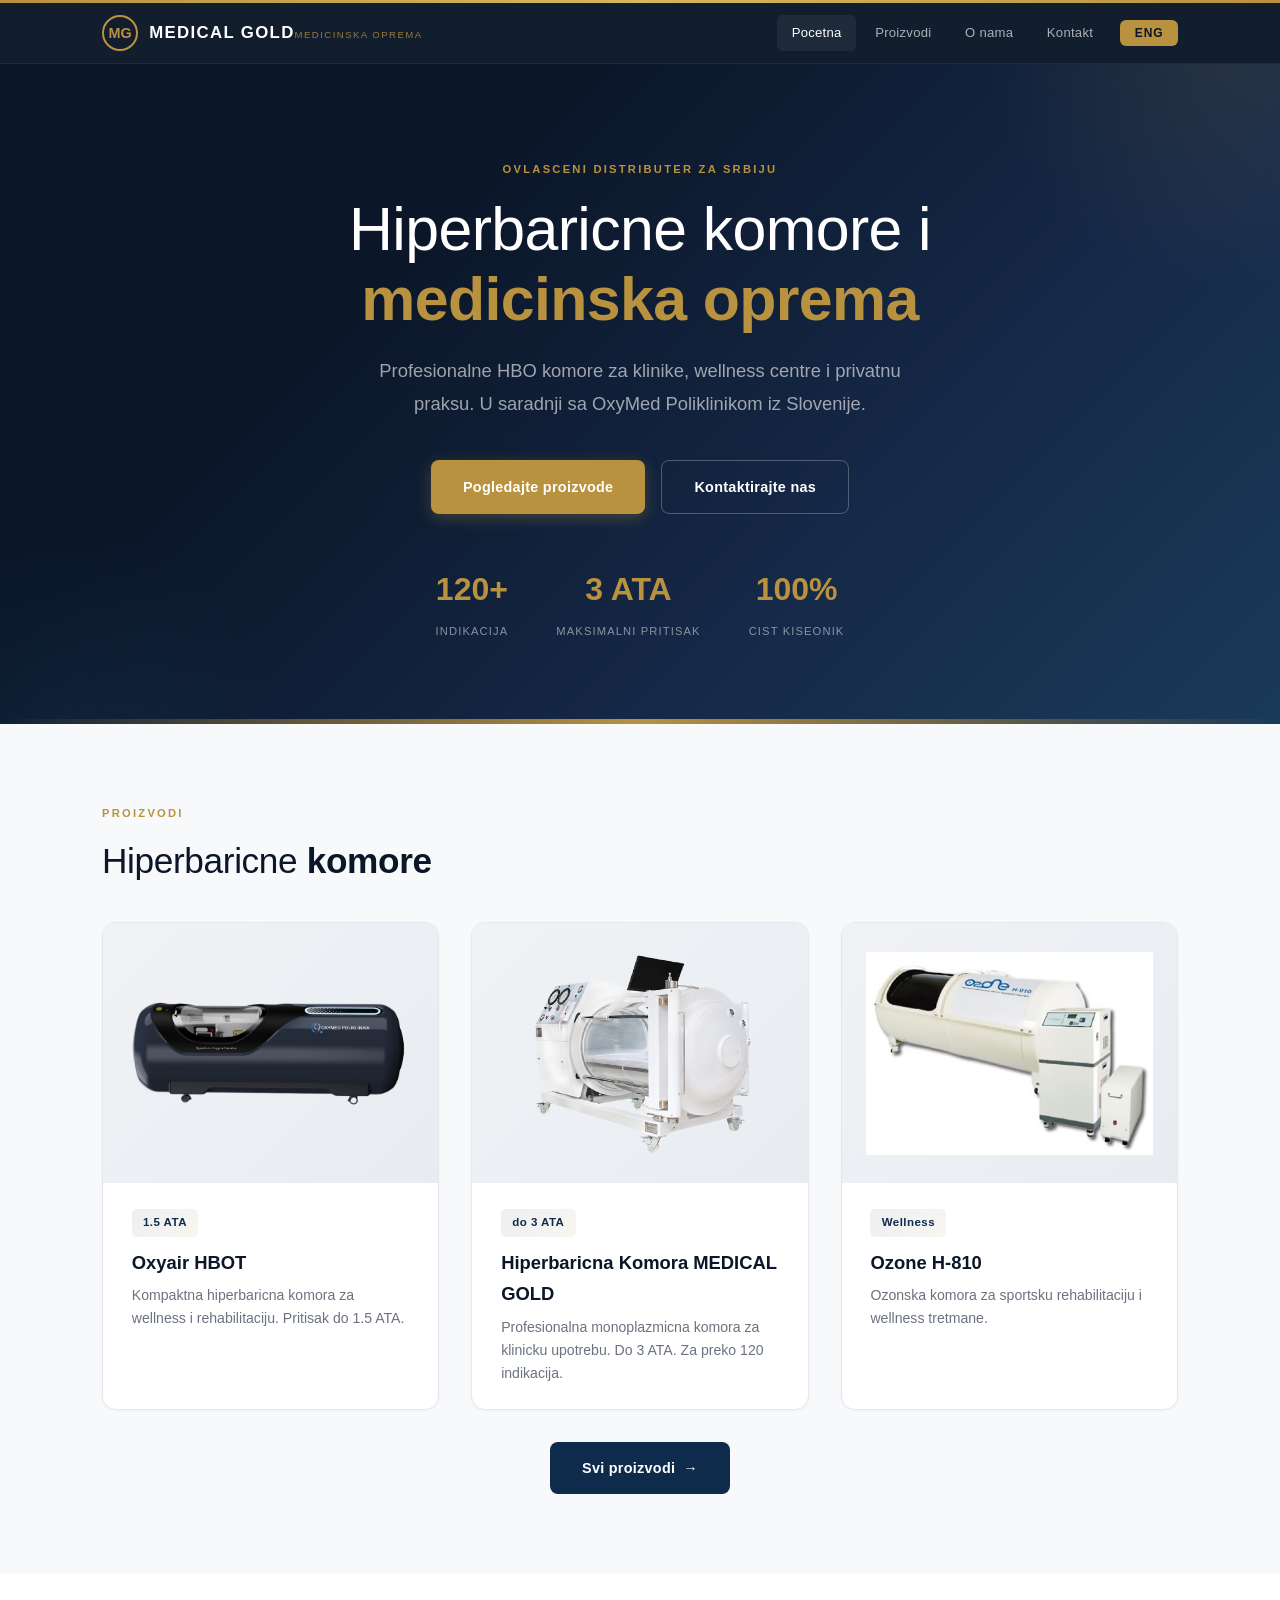
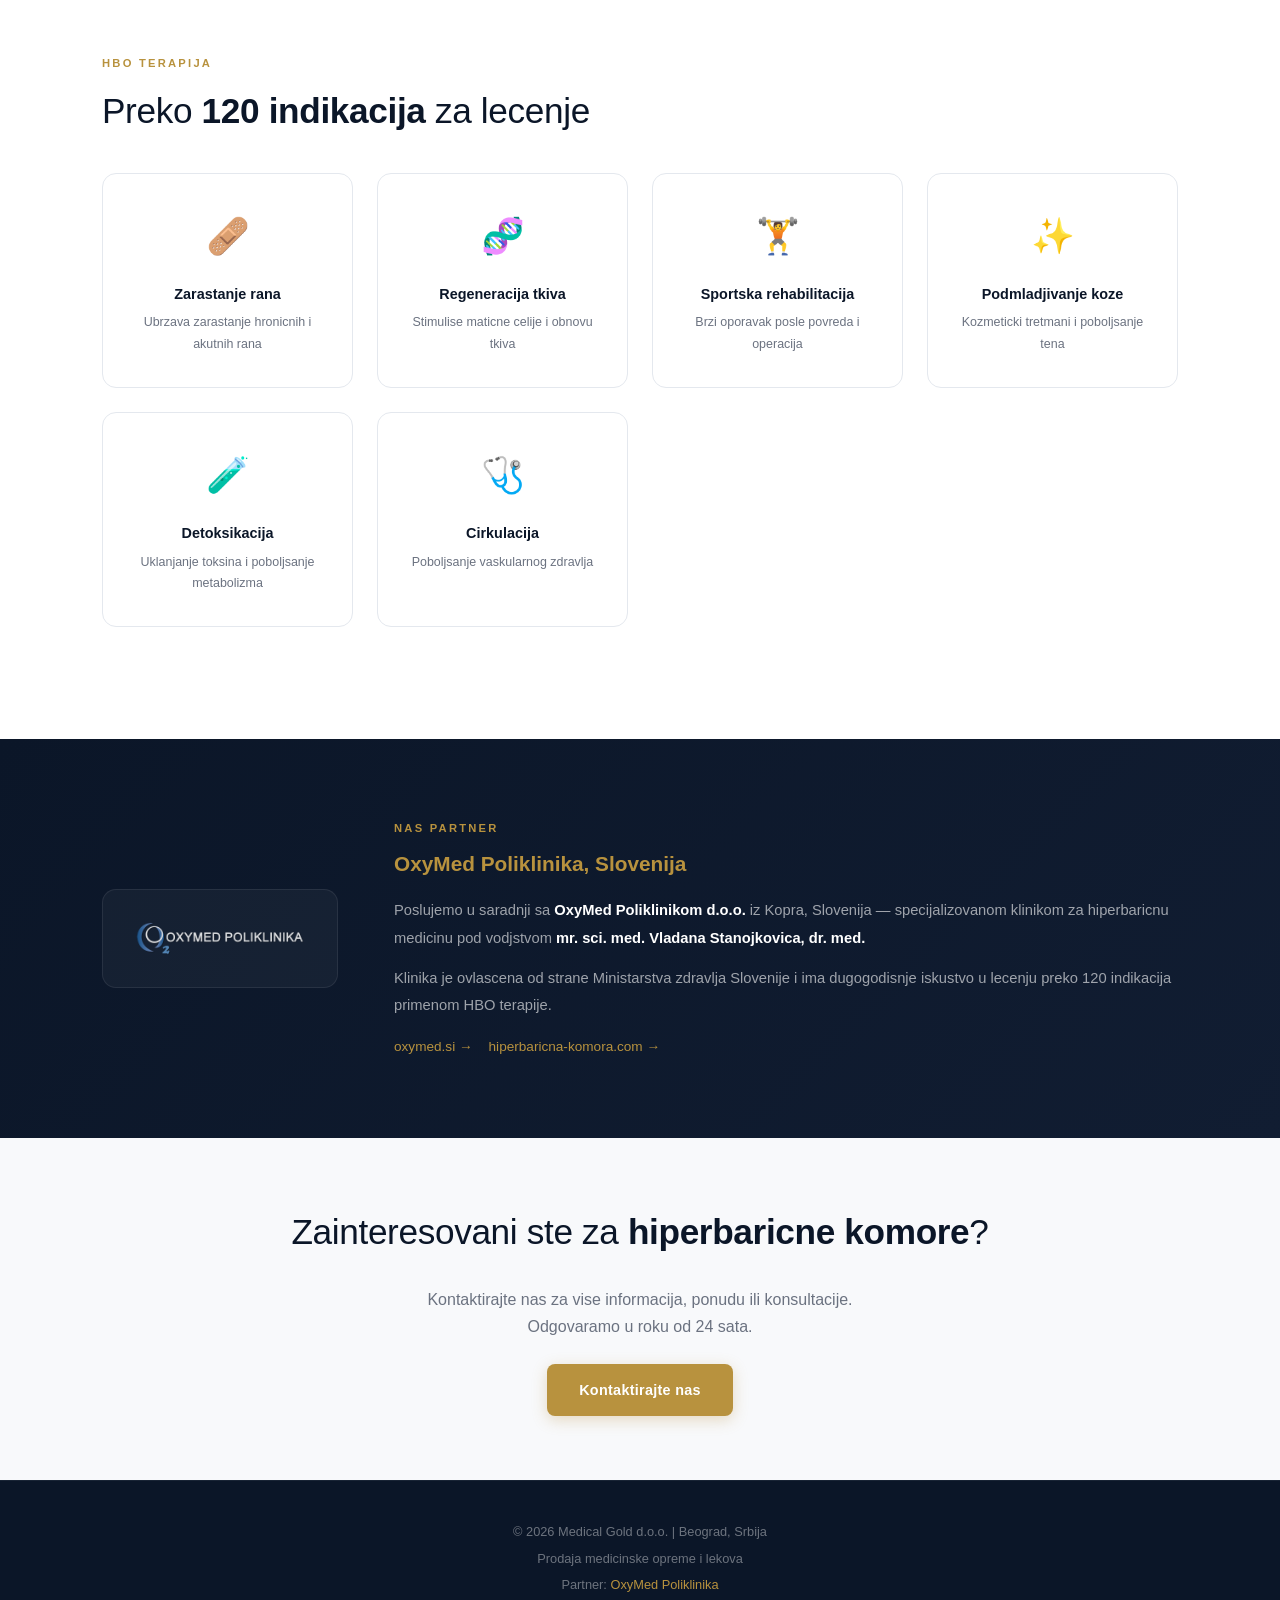
==== index.html @ d19fb1f4 "Initial commit: Medical Gold website Bilingual (SR/EN) static site for hyperbaric chamber distributi" ====
<!DOCTYPE html>
<html lang="sr">
<head>
<meta charset="UTF-8">
<meta name="viewport" content="width=device-width, initial-scale=1.0">
<title>Medical Gold | Hiperbaricne komore i medicinska oprema</title>
<meta name="description" content="Medical Gold - prodaja hiperbaricnih komora i medicinske opreme u Srbiji. Beograd. Ovlasceni partner OxyMed Poliklinike."/>
<meta property="og:title" content="Medical Gold | Hiperbaricne komore i medicinska oprema"/>
<meta property="og:description" content="Prodaja hiperbaricnih komora i medicinske opreme u Srbiji. Beograd."/>
<meta property="og:type" content="website"/>
<link rel="icon" href="data:image/svg+xml,<svg xmlns='http://www.w3.org/2000/svg' viewBox='0 0 32 32'><circle cx='16' cy='16' r='12' fill='none' stroke='%23c9a84c' stroke-width='2'/><text x='16' y='21' text-anchor='middle' font-size='14' fill='%23c9a84c' font-weight='bold'>M</text></svg>"/>
<link rel="stylesheet" href="styles.css"/>
</head>
<body>

<nav>
<div class="nav-gold-line"></div>
<div class="nav-inner">
<a href="/" class="nav-logo"><div class="nav-logo-icon">MG</div><div><span class="logo-text">MEDICAL GOLD</span><span class="logo-sub sr-only">Medicinska oprema</span><span class="logo-sub en-only">Medical Equipment</span></div></a>
<div class="nav-links">
<a href="/" class="active"><span class="sr-only">Pocetna</span><span class="en-only">Home</span></a>
<a href="/products/"><span class="sr-only">Proizvodi</span><span class="en-only">Products</span></a>
<a href="/about/"><span class="sr-only">O nama</span><span class="en-only">About</span></a>
<a href="/contact/"><span class="sr-only">Kontakt</span><span class="en-only">Contact</span></a>
<button class="lang-btn" onclick="toggleLang()">ENG</button>
</div>
<button class="mobile-menu" onclick="toggleMenu()">&#9776;</button>
</div>
</nav>

<div class="hero">
<div class="hero-bg"></div>
<div class="hero-glow"></div>
<div class="hero-glow2"></div>
<div class="hero-content">
<div lang="sr">
<div class="section-label" style="color:var(--gold);margin-bottom:1rem">Ovlasceni distributer za Srbiju</div>
<h1>Hiperbaricne komore i <strong>medicinska oprema</strong></h1>
<p class="tagline">Profesionalne HBO komore za klinike, wellness centre i privatnu praksu. U saradnji sa OxyMed Poliklinikom iz Slovenije.</p>
<div class="cta-row">
<a href="/products/" class="btn btn-gold">Pogledajte proizvode</a>
<a href="/contact/" class="btn btn-outline">Kontaktirajte nas</a>
</div>
</div>
<div lang="en">
<div class="section-label" style="color:var(--gold);margin-bottom:1rem">Authorized distributor for Serbia</div>
<h1>Hyperbaric Chambers & <strong>Medical Equipment</strong></h1>
<p class="tagline">Professional HBO chambers for clinics, wellness centers, and private practice. In partnership with OxyMed Polyclinic, Slovenia.</p>
<div class="cta-row">
<a href="/products/" class="btn btn-gold">View Products</a>
<a href="/contact/" class="btn btn-outline">Contact Us</a>
</div>
</div>
<div class="hero-stats">
<div class="hero-stat"><div class="num">120+</div><div class="desc sr-only">Indikacija</div><div class="desc en-only">Indications</div></div>
<div class="hero-stat"><div class="num">3 ATA</div><div class="desc sr-only">Maksimalni pritisak</div><div class="desc en-only">Max pressure</div></div>
<div class="hero-stat"><div class="num">100%</div><div class="desc sr-only">Cist kiseonik</div><div class="desc en-only">Pure oxygen</div></div>
</div>
</div>
</div>

<!-- Featured Products -->
<section>
<div class="container">
<div lang="sr">
<div class="section-label">Proizvodi</div>
<h2>Hiperbaricne <strong>komore</strong></h2>
</div>
<div lang="en">
<div class="section-label">Products</div>
<h2>Hyperbaric <strong>Chambers</strong></h2>
</div>

<div class="card-grid">
<div class="card">
<div class="card-img"><img src="/images/chamber-1.5ata.png" alt="Oxyair HBOT 1.5 ATA"/></div>
<div class="card-body">
<span class="card-badge">1.5 ATA</span>
<h3>Oxyair HBOT</h3>
<div lang="sr"><p>Kompaktna hiperbaricna komora za wellness i rehabilitaciju. Pritisak do 1.5 ATA.</p></div>
<div lang="en"><p>Compact hyperbaric chamber for wellness and rehabilitation. Pressure up to 1.5 ATA.</p></div>
</div>
</div>
<div class="card">
<div class="card-img"><img src="/images/chamber-medical-gold.png" alt="Medical Gold Hiperbaricna Komora"/></div>
<div class="card-body">
<span class="card-badge">do 3 ATA</span>
<h3 lang="sr">Hiperbaricna Komora MEDICAL GOLD</h3>
<h3 lang="en">MEDICAL GOLD Hyperbaric Chamber</h3>
<div lang="sr"><p>Profesionalna monoplazmicna komora za klinicku upotrebu. Do 3 ATA. Za preko 120 indikacija.</p></div>
<div lang="en"><p>Professional monoplasmic chamber for clinical use. Up to 3 ATA. Treats 120+ indications.</p></div>
</div>
</div>
<div class="card">
<div class="card-img"><img src="/images/ozone-h810.jpg" alt="Ozone H-810"/></div>
<div class="card-body">
<span class="card-badge">Wellness</span>
<h3>Ozone H-810</h3>
<div lang="sr"><p>Ozonska komora za sportsku rehabilitaciju i wellness tretmane.</p></div>
<div lang="en"><p>Ozone chamber for sports rehabilitation and wellness treatments.</p></div>
</div>
</div>
</div>

<div style="text-align:center;margin-top:2rem">
<a href="/products/" class="btn btn-accent"><span class="sr-only">Svi proizvodi</span><span class="en-only">All Products</span> &rarr;</a>
</div>
</div>
</section>

<!-- Benefits -->
<section style="background:var(--surface)">
<div class="container">
<div lang="sr">
<div class="section-label">HBO terapija</div>
<h2>Preko <strong>120 indikacija</strong> za lecenje</h2>
</div>
<div lang="en">
<div class="section-label">HBO Therapy</div>
<h2>Over <strong>120 treatment</strong> indications</h2>
</div>
<div class="benefits">
<div class="benefit"><div class="benefit-icon">&#x1FA79;</div><div lang="sr"><h4>Zarastanje rana</h4><p>Ubrzava zarastanje hronicnih i akutnih rana</p></div><div lang="en"><h4>Wound Healing</h4><p>Accelerates chronic and acute wound healing</p></div></div>
<div class="benefit"><div class="benefit-icon">&#x1F9EC;</div><div lang="sr"><h4>Regeneracija tkiva</h4><p>Stimulise maticne celije i obnovu tkiva</p></div><div lang="en"><h4>Tissue Regeneration</h4><p>Stimulates stem cells and tissue renewal</p></div></div>
<div class="benefit"><div class="benefit-icon">&#x1F3CB;</div><div lang="sr"><h4>Sportska rehabilitacija</h4><p>Brzi oporavak posle povreda i operacija</p></div><div lang="en"><h4>Sports Rehab</h4><p>Faster recovery after injuries and surgery</p></div></div>
<div class="benefit"><div class="benefit-icon">&#x2728;</div><div lang="sr"><h4>Podmladjivanje koze</h4><p>Kozmeticki tretmani i poboljsanje tena</p></div><div lang="en"><h4>Skin Rejuvenation</h4><p>Anti-aging treatment and complexion</p></div></div>
<div class="benefit"><div class="benefit-icon">&#x1F9EA;</div><div lang="sr"><h4>Detoksikacija</h4><p>Uklanjanje toksina i poboljsanje metabolizma</p></div><div lang="en"><h4>Detoxification</h4><p>Toxin removal, improved metabolism</p></div></div>
<div class="benefit"><div class="benefit-icon">&#x1FA7A;</div><div lang="sr"><h4>Cirkulacija</h4><p>Poboljsanje vaskularnog zdravlja</p></div><div lang="en"><h4>Circulation</h4><p>Improved vascular health</p></div></div>
</div>
</div>
</section>

<!-- Partner -->
<section class="partner-section">
<div class="container">
<div class="partner-grid">
<div class="partner-logo"><img src="/images/logo-oxymed.png" alt="OxyMed Poliklinika"/></div>
<div class="partner-info">
<div lang="sr">
<div class="section-label" style="color:var(--gold)">Nas partner</div>
<h3>OxyMed Poliklinika, Slovenija</h3>
<p>Poslujemo u saradnji sa <strong style="color:#fff">OxyMed Poliklinikom d.o.o.</strong> iz Kopra, Slovenija &mdash; specijalizovanom klinikom za hiperbaricnu medicinu pod vodjstvom <strong style="color:#fff">mr. sci. med. Vladana Stanojkovica, dr. med.</strong></p>
<p>Klinika je ovlascena od strane Ministarstva zdravlja Slovenije i ima dugogodisnje iskustvo u lecenju preko 120 indikacija primenom HBO terapije.</p>
</div>
<div lang="en">
<h3>OxyMed Polyclinic, Slovenia</h3>
<p>We operate in partnership with <strong style="color:#fff">OxyMed Polyclinic d.o.o.</strong> based in Koper, Slovenia &mdash; a specialized clinic for hyperbaric medicine led by <strong style="color:#fff">Vladan Stanojevic, MSc, MD.</strong></p>
<p>The clinic is authorized by the Slovenian Ministry of Health with extensive experience treating 120+ indications using HBO therapy.</p>
</div>
<div style="margin-top:1rem;display:flex;gap:1rem;flex-wrap:wrap">
<a href="https://www.oxymed.si" target="_blank" rel="noopener" style="color:var(--gold);font-size:0.85rem">oxymed.si &rarr;</a>
<a href="https://www.hiperbaricna-komora.com" target="_blank" rel="noopener" style="color:var(--gold);font-size:0.85rem">hiperbaricna-komora.com &rarr;</a>
</div>
</div>
</div>
</div>
</section>

<!-- CTA -->
<section style="text-align:center;padding:4rem 2rem">
<div class="container">
<div lang="sr">
<h2>Zainteresovani ste za <strong>hiperbaricne komore</strong>?</h2>
<p style="color:var(--muted);max-width:500px;margin:0 auto 1.5rem">Kontaktirajte nas za vise informacija, ponudu ili konsultacije. Odgovaramo u roku od 24 sata.</p>
<a href="/contact/" class="btn btn-gold">Kontaktirajte nas</a>
</div>
<div lang="en">
<h2>Interested in <strong>hyperbaric chambers</strong>?</h2>
<p style="color:var(--muted);max-width:500px;margin:0 auto 1.5rem">Contact us for more information, pricing, or consultation. We respond within 24 hours.</p>
<a href="/contact/" class="btn btn-gold">Contact Us</a>
</div>
</div>
</section>

<footer>
<div class="container">
<p>&copy; 2026 Medical Gold d.o.o. | Beograd, Srbija</p>
<p style="margin-top:0.3rem"><span class="sr-only">Prodaja medicinske opreme i lekova</span><span class="en-only">Medical equipment & pharmaceutical distribution</span></p>
<p style="margin-top:0.3rem">Partner: <a href="https://www.oxymed.si" target="_blank" rel="noopener">OxyMed Poliklinika</a></p>
</div>
</footer>

<script src="/shared.js"></script>
</body>
</html>
---- styles.css ----
*{margin:0;padding:0;box-sizing:border-box}
:root{--bg:#f8f9fb;--surface:#fff;--card:#fff;--border:#e4e8ee;--text:#1a1e2c;--muted:#6b7280;--accent:#0f2b4c;--accent-light:#1a5276;--gold:#b8923e;--gold-light:#cfaa52;--dark:#0b1628;--dark2:#111d32;--radius:14px}
body{font-family:'Inter','Segoe UI','Helvetica Neue',Arial,sans-serif;background:var(--bg);color:var(--text);line-height:1.7;-webkit-font-smoothing:antialiased}
a{color:var(--accent-light);text-decoration:none;transition:color 0.2s}
a:hover{color:var(--gold)}
img{max-width:100%;height:auto;display:block}

/* Language toggle */
[lang="en"]{display:none}
body.en [lang="en"]{display:block}
body.en [lang="sr"]{display:none}
body.en .sr-only{display:none!important}
body.en .en-only{display:inline!important}
body:not(.en) .en-only{display:none!important}
body:not(.en) .sr-only{display:inline!important}

/* ===== NAV ===== */
nav{background:rgba(11,22,40,0.97);backdrop-filter:blur(12px);position:sticky;top:0;z-index:100;border-bottom:1px solid rgba(255,255,255,0.06)}
.nav-gold-line{height:3px;background:linear-gradient(90deg,var(--gold),#d4b85c,var(--gold))}
.nav-inner{max-width:1140px;margin:0 auto;padding:0.75rem 2rem;display:flex;justify-content:space-between;align-items:center}
.nav-logo{display:flex;align-items:center;gap:0.7rem;text-decoration:none}
.nav-logo-icon{width:36px;height:36px;border-radius:50%;border:2px solid var(--gold);display:flex;align-items:center;justify-content:center;color:var(--gold);font-weight:800;font-size:0.9rem}
.nav-logo .logo-text{color:#fff;font-size:1.05rem;font-weight:700;letter-spacing:0.08em}
.nav-logo .logo-sub{color:var(--gold);font-size:0.6rem;letter-spacing:0.15em;text-transform:uppercase;display:block;margin-top:-1px;opacity:0.8}
.nav-links{display:flex;gap:0.3rem;align-items:center}
.nav-links a{color:rgba(255,255,255,0.65);font-size:0.82rem;padding:0.4rem 0.9rem;border-radius:6px;transition:all 0.2s;letter-spacing:0.02em}
.nav-links a:hover,.nav-links a.active{color:#fff;background:rgba(255,255,255,0.06)}
.lang-btn{background:var(--gold);color:var(--dark);padding:0.35rem 0.9rem;border-radius:6px;font-size:0.75rem;font-weight:700;cursor:pointer;border:none;letter-spacing:0.08em;margin-left:0.5rem;transition:all 0.2s}
.lang-btn:hover{background:var(--gold-light);transform:scale(1.03)}
.mobile-menu{display:none;background:none;border:none;color:#fff;font-size:1.5rem;cursor:pointer}
@media(max-width:768px){
  .mobile-menu{display:block}
  .nav-links{display:none;flex-direction:column;position:absolute;top:100%;left:0;right:0;background:var(--dark);padding:1rem 2rem;gap:0.5rem;border-bottom:2px solid var(--gold)}
  .nav-links.mobile-open{display:flex}
}

/* ===== LAYOUT ===== */
.container{max-width:1140px;margin:0 auto;padding:0 2rem}
section{padding:5rem 0}
.section-label{font-size:0.7rem;color:var(--gold);letter-spacing:0.2em;text-transform:uppercase;font-weight:700;margin-bottom:0.5rem}
h1{font-size:clamp(2.2rem,5vw,3.8rem);font-weight:300;letter-spacing:-0.01em;line-height:1.15;margin-bottom:0.5rem}
h1 strong{font-weight:800;color:var(--gold)}
h2{font-size:clamp(1.5rem,3vw,2.2rem);color:var(--dark);margin-bottom:1.5rem;font-weight:300;letter-spacing:-0.01em}
h2 strong{font-weight:700}
h3{font-size:1.15rem;color:var(--dark);margin-bottom:0.5rem}

/* ===== HERO ===== */
.hero{position:relative;background:var(--dark);color:#fff;padding:6rem 2rem 5rem;text-align:center;overflow:hidden}
.hero-bg{position:absolute;inset:0;background:linear-gradient(135deg,var(--dark) 30%,#162a4a 70%,#1a3a5a 100%)}
.hero-glow{position:absolute;top:-50%;right:-20%;width:600px;height:600px;background:radial-gradient(circle,rgba(184,146,62,0.12),transparent 60%);border-radius:50%;pointer-events:none}
.hero-glow2{position:absolute;bottom:-40%;left:-15%;width:500px;height:500px;background:radial-gradient(circle,rgba(26,82,118,0.15),transparent 60%);border-radius:50%;pointer-events:none}
.hero-content{position:relative;z-index:2;max-width:700px;margin:0 auto}
.hero .tagline{font-size:clamp(1rem,2vw,1.15rem);color:rgba(255,255,255,0.6);max-width:550px;margin:1.2rem auto 2.5rem;line-height:1.8}
.hero::after{content:'';position:absolute;bottom:0;left:0;right:0;height:5px;background:linear-gradient(90deg,transparent,var(--gold),transparent);z-index:3}
.hero-stats{display:flex;justify-content:center;gap:3rem;margin-top:3rem;flex-wrap:wrap}
.hero-stat{text-align:center}
.hero-stat .num{font-size:2rem;font-weight:800;color:var(--gold)}
.hero-stat .desc{font-size:0.7rem;color:rgba(255,255,255,0.5);text-transform:uppercase;letter-spacing:0.1em;margin-top:0.2rem}

/* ===== BUTTONS ===== */
.cta-row{display:flex;gap:1rem;justify-content:center;flex-wrap:wrap}
.btn{display:inline-flex;align-items:center;gap:0.5rem;padding:0.85rem 2rem;border-radius:8px;font-size:0.9rem;font-weight:600;cursor:pointer;transition:all 0.25s;border:none;text-decoration:none;letter-spacing:0.02em}
.btn-gold{background:var(--gold);color:#fff;box-shadow:0 4px 15px rgba(184,146,62,0.3)}
.btn-gold:hover{background:var(--gold-light);transform:translateY(-1px);box-shadow:0 6px 20px rgba(184,146,62,0.35);text-decoration:none;color:#fff}
.btn-outline{background:transparent;color:#fff;border:1.5px solid rgba(255,255,255,0.25)}
.btn-outline:hover{border-color:var(--gold);color:var(--gold);text-decoration:none}
.btn-accent{background:var(--accent);color:#fff}
.btn-accent:hover{background:var(--accent-light);text-decoration:none;color:#fff}

/* ===== CARDS ===== */
.card-grid{display:grid;grid-template-columns:repeat(auto-fit,minmax(300px,1fr));gap:2rem;margin:2rem 0}
.card{background:var(--card);border:1px solid var(--border);border-radius:var(--radius);overflow:hidden;transition:all 0.35s ease;box-shadow:0 1px 3px rgba(0,0,0,0.04)}
.card:hover{box-shadow:0 12px 40px rgba(0,0,0,0.1);transform:translateY(-4px);border-color:var(--gold)}
.card-img{height:260px;background:linear-gradient(135deg,#f0f2f5,#e8ecf1);display:flex;align-items:center;justify-content:center;overflow:hidden;position:relative}
.card-img img{width:100%;height:100%;object-fit:contain;padding:1.5rem;transition:transform 0.4s}
.card:hover .card-img img{transform:scale(1.05)}
.card-body{padding:1.5rem 1.8rem}
.card-body h3{font-size:1.15rem;margin-bottom:0.4rem}
.card-body p{font-size:0.88rem;color:var(--muted);line-height:1.65}
.card-badge{display:inline-block;padding:0.25rem 0.7rem;background:linear-gradient(135deg,rgba(15,43,76,0.08),rgba(184,146,62,0.08));color:var(--accent);border-radius:5px;font-size:0.72rem;font-weight:700;margin-bottom:0.6rem;letter-spacing:0.04em}

/* ===== BENEFITS ===== */
.benefits{display:grid;grid-template-columns:repeat(auto-fit,minmax(200px,1fr));gap:1.5rem;margin:2rem 0}
.benefit{padding:2rem 1.5rem;background:var(--surface);border:1px solid var(--border);border-radius:var(--radius);text-align:center;transition:all 0.3s}
.benefit:hover{border-color:var(--gold);box-shadow:0 8px 25px rgba(0,0,0,0.06);transform:translateY(-2px)}
.benefit-icon{font-size:2.2rem;margin-bottom:1rem}
.benefit h4{font-size:0.9rem;color:var(--dark);margin-bottom:0.4rem;font-weight:600}
.benefit p{font-size:0.78rem;color:var(--muted)}

/* ===== PARTNER ===== */
.partner-section{background:linear-gradient(135deg,var(--dark),var(--dark2));color:#fff;padding:5rem 0}
.partner-grid{display:flex;gap:3.5rem;align-items:center;flex-wrap:wrap}
.partner-logo{flex:0 0 220px;background:rgba(255,255,255,0.04);border:1px solid rgba(255,255,255,0.08);border-radius:var(--radius);padding:2rem;display:flex;align-items:center;justify-content:center}
.partner-logo img{max-width:170px;opacity:0.85}
.partner-info{flex:1;min-width:300px}
.partner-info h3{color:var(--gold);font-size:1.3rem;margin-bottom:1rem;font-weight:600}
.partner-info p{color:rgba(255,255,255,0.6);font-size:0.92rem;line-height:1.85;margin-bottom:0.8rem}

/* ===== CONTACT ===== */
.contact-grid{display:grid;grid-template-columns:1fr 1fr;gap:2.5rem;margin:2rem 0}
@media(max-width:768px){.contact-grid{grid-template-columns:1fr}}
.contact-card{background:var(--surface);border:1px solid var(--border);border-radius:var(--radius);padding:2rem;transition:box-shadow 0.3s}
.contact-card:hover{box-shadow:0 8px 25px rgba(0,0,0,0.06)}
.contact-card h3{color:var(--accent);margin-bottom:1.2rem;font-size:1.05rem;font-weight:700}
.contact-item{display:flex;gap:0.8rem;margin-bottom:0.9rem;font-size:0.92rem}
.contact-item .label{color:var(--muted);min-width:75px;font-size:0.82rem}
.contact-item .value{color:var(--dark);font-weight:500}

/* ===== PAGE HEADER ===== */
.page-header{background:linear-gradient(135deg,var(--dark),#162a4a);color:#fff;padding:3.5rem 2rem 3rem;text-align:center;position:relative}
.page-header::after{content:'';position:absolute;bottom:0;left:0;right:0;height:4px;background:linear-gradient(90deg,transparent,var(--gold),transparent)}
.page-header h1{font-size:clamp(1.6rem,4vw,2.5rem);font-weight:700;margin-bottom:0.4rem;letter-spacing:0.02em}
.page-header p{color:rgba(255,255,255,0.55);max-width:450px;margin:0 auto;font-size:0.95rem}

/* ===== FOOTER ===== */
footer{background:var(--dark);color:rgba(255,255,255,0.4);padding:2.5rem 0;font-size:0.8rem;text-align:center;border-top:1px solid rgba(255,255,255,0.06)}
footer a{color:var(--gold)}

/* ===== FORM INPUTS ===== */
input,select,textarea{font-family:inherit;outline:none;transition:border-color 0.2s}
input:focus,select:focus,textarea:focus{border-color:var(--gold)!important;box-shadow:0 0 0 3px rgba(184,146,62,0.1)}

/* ===== UTILITY ===== */
.breadcrumb{font-size:0.8rem;color:var(--muted);padding:1rem 0}
.breadcrumb a{color:var(--muted)}

/* ===== RESPONSIVE ===== */
@media(max-width:768px){
  section{padding:3rem 0}
  .hero{padding:4rem 1.5rem 3rem}
  .hero-stats{gap:1.5rem}
  .partner-grid{flex-direction:column;text-align:center}
  .partner-logo{flex:none;width:180px;margin:0 auto}
  [style*="grid-template-columns:1fr 1fr"]{grid-template-columns:1fr!important}
  [style*="grid-template-columns: 1fr 1fr"]{grid-template-columns:1fr!important}
}
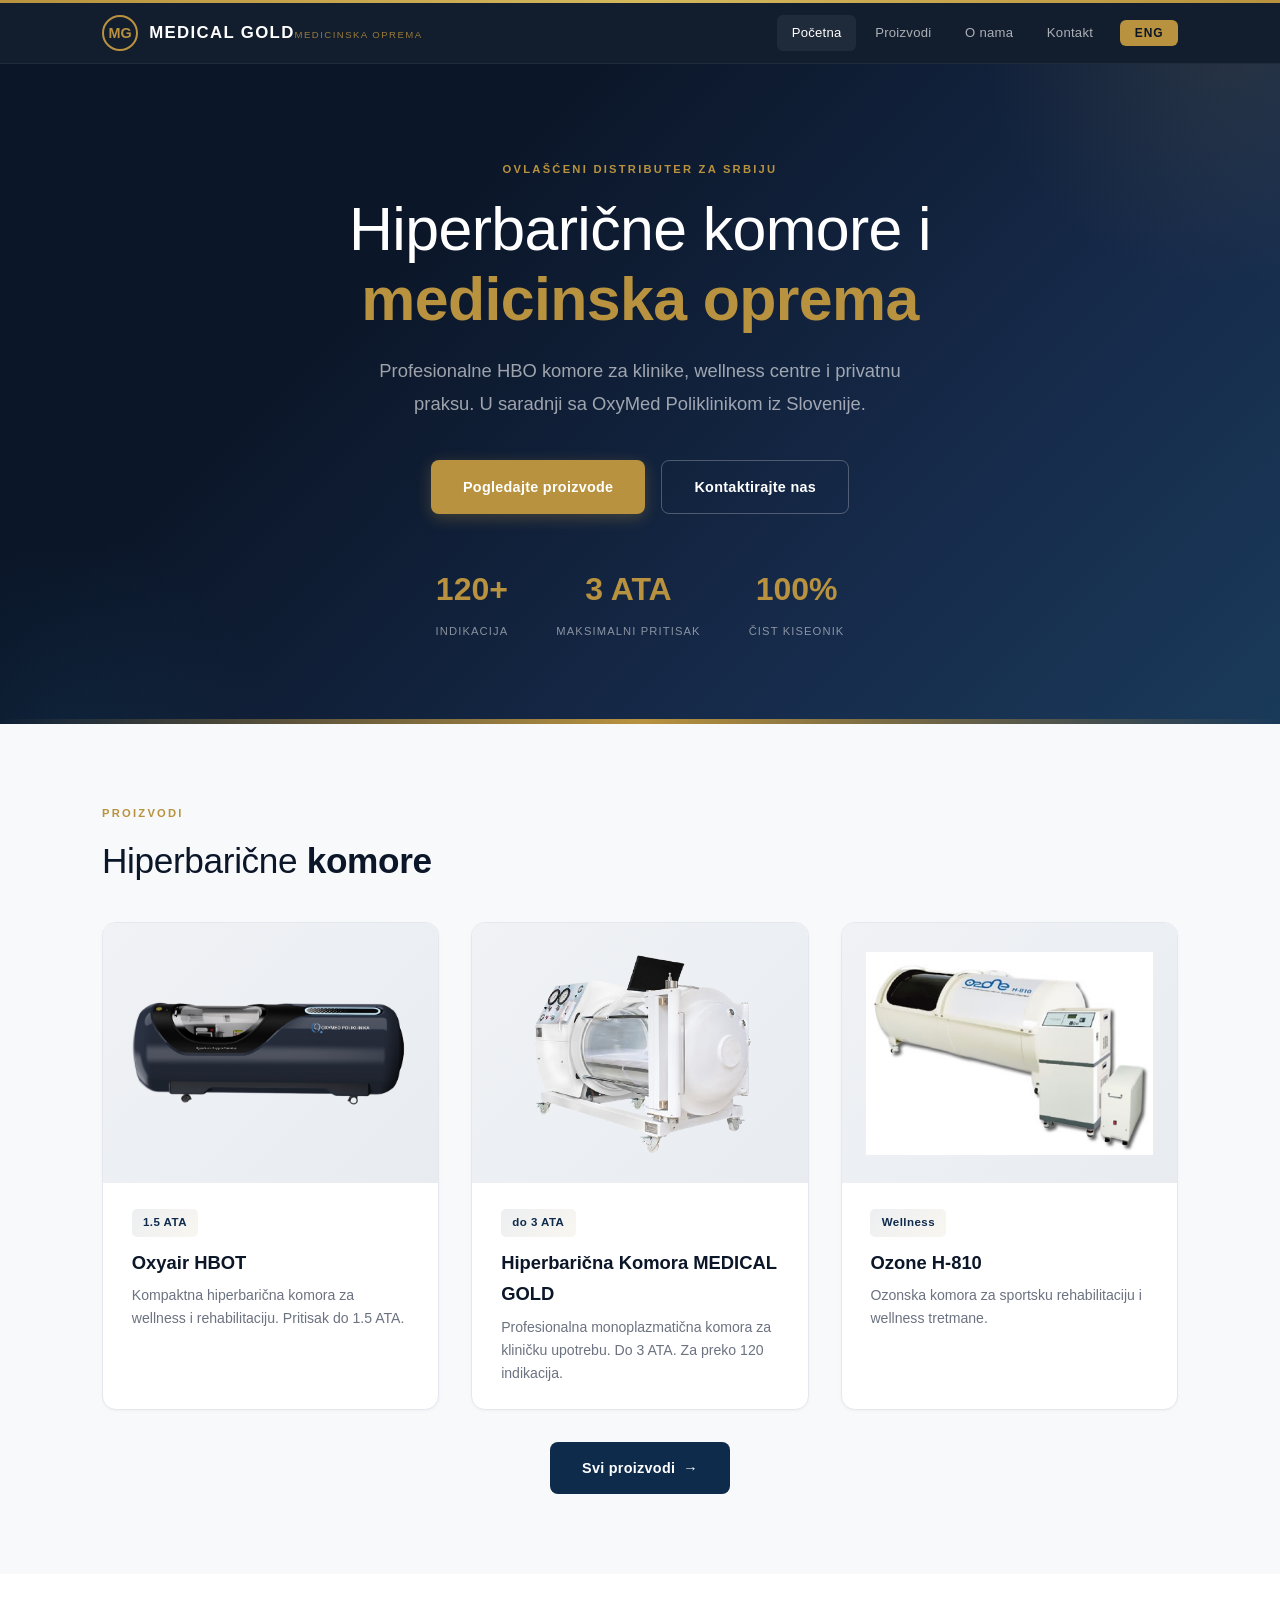
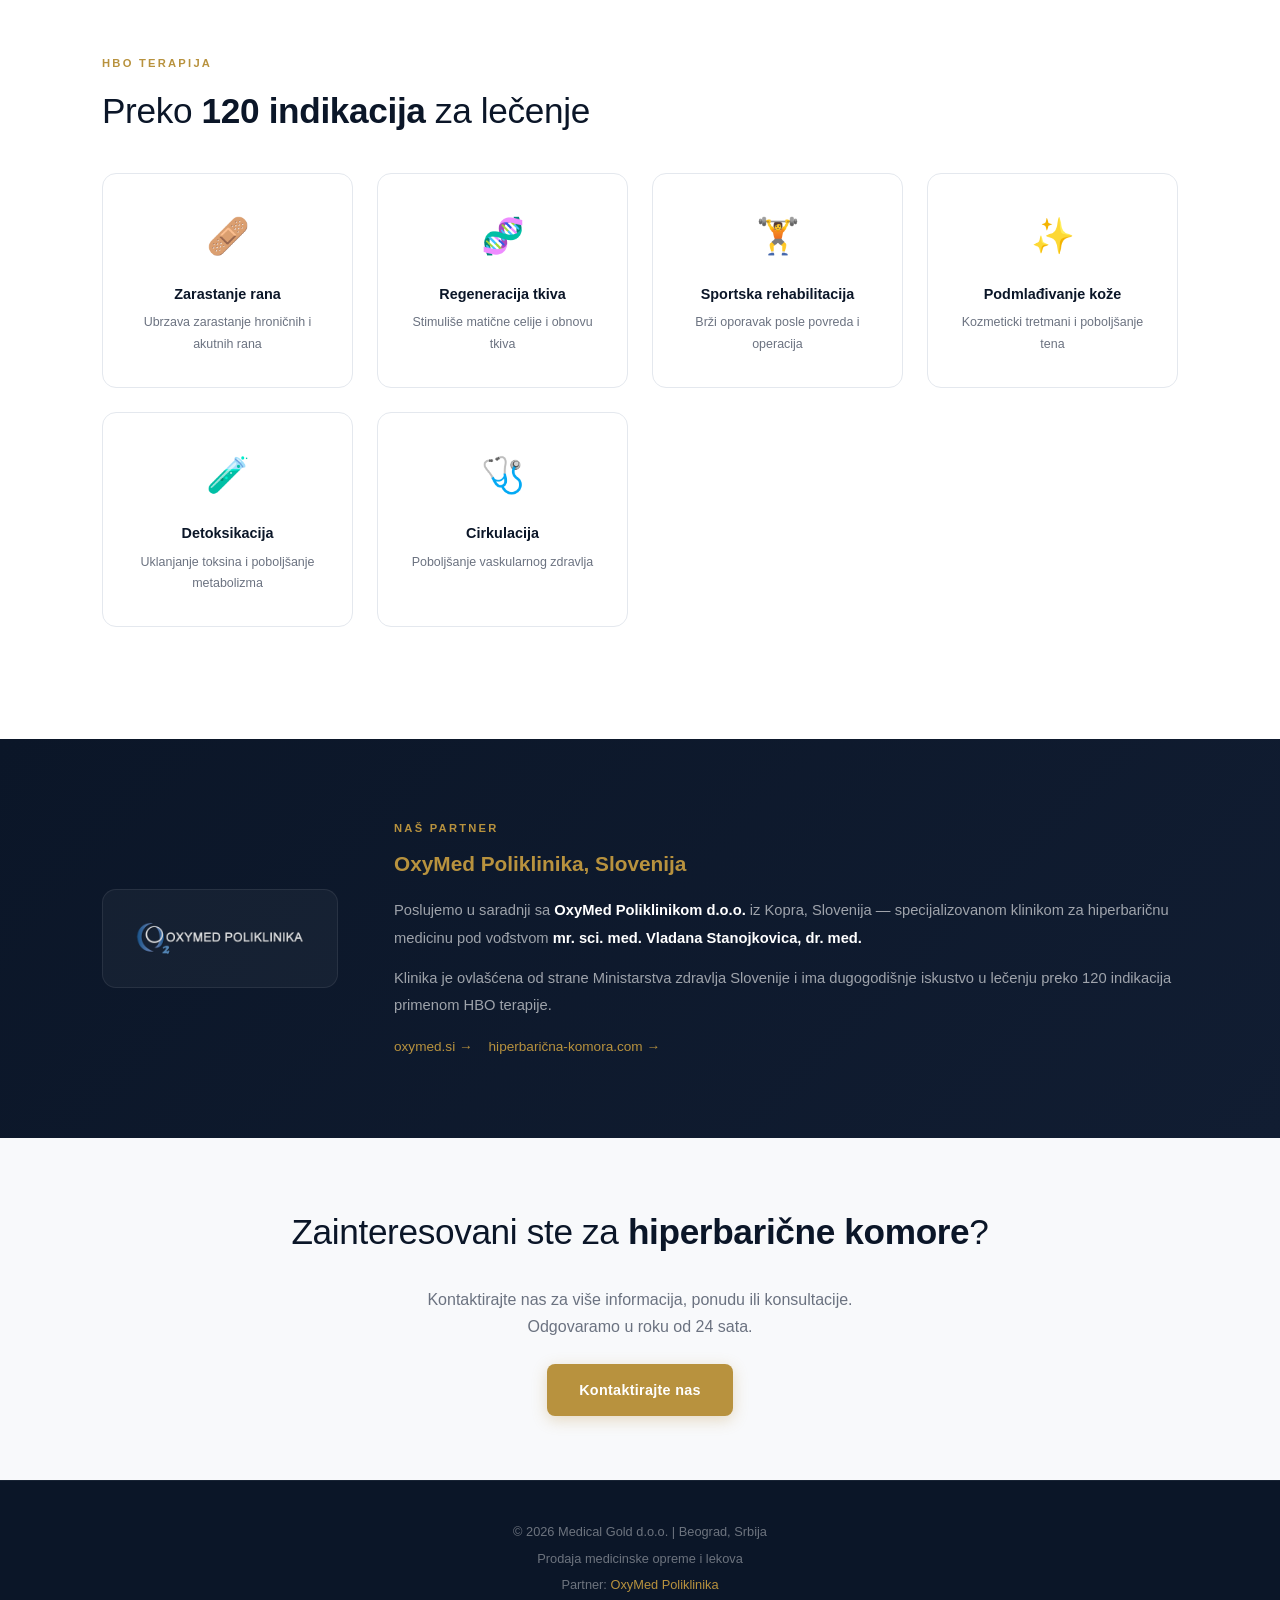
==== commit 83b7a95d: "fix: Add proper Serbian Latin diacritics (č, ć, š, ž, đ) Replace ASCII approximations with correct S" ====
--- a/index.html
+++ b/index.html
@@ -3,10 +3,10 @@
 <head>
 <meta charset="UTF-8">
 <meta name="viewport" content="width=device-width, initial-scale=1.0">
-<title>Medical Gold | Hiperbaricne komore i medicinska oprema</title>
-<meta name="description" content="Medical Gold - prodaja hiperbaricnih komora i medicinske opreme u Srbiji. Beograd. Ovlasceni partner OxyMed Poliklinike."/>
-<meta property="og:title" content="Medical Gold | Hiperbaricne komore i medicinska oprema"/>
-<meta property="og:description" content="Prodaja hiperbaricnih komora i medicinske opreme u Srbiji. Beograd."/>
+<title>Medical Gold | Hiperbarične komore i medicinska oprema</title>
+<meta name="description" content="Medical Gold - prodaja hiperbaričnih komora i medicinske opreme u Srbiji. Beograd. Ovlašćeni partner OxyMed Poliklinike."/>
+<meta property="og:title" content="Medical Gold | Hiperbarične komore i medicinska oprema"/>
+<meta property="og:description" content="Prodaja hiperbaričnih komora i medicinske opreme u Srbiji. Beograd."/>
 <meta property="og:type" content="website"/>
 <link rel="icon" href="data:image/svg+xml,<svg xmlns='http://www.w3.org/2000/svg' viewBox='0 0 32 32'><circle cx='16' cy='16' r='12' fill='none' stroke='%23c9a84c' stroke-width='2'/><text x='16' y='21' text-anchor='middle' font-size='14' fill='%23c9a84c' font-weight='bold'>M</text></svg>"/>
 <link rel="stylesheet" href="styles.css"/>
@@ -18,7 +18,7 @@
 <div class="nav-inner">
 <a href="/" class="nav-logo"><div class="nav-logo-icon">MG</div><div><span class="logo-text">MEDICAL GOLD</span><span class="logo-sub sr-only">Medicinska oprema</span><span class="logo-sub en-only">Medical Equipment</span></div></a>
 <div class="nav-links">
-<a href="/" class="active"><span class="sr-only">Pocetna</span><span class="en-only">Home</span></a>
+<a href="/" class="active"><span class="sr-only">Početna</span><span class="en-only">Home</span></a>
 <a href="/products/"><span class="sr-only">Proizvodi</span><span class="en-only">Products</span></a>
 <a href="/about/"><span class="sr-only">O nama</span><span class="en-only">About</span></a>
 <a href="/contact/"><span class="sr-only">Kontakt</span><span class="en-only">Contact</span></a>
@@ -34,8 +34,8 @@
 <div class="hero-glow2"></div>
 <div class="hero-content">
 <div lang="sr">
-<div class="section-label" style="color:var(--gold);margin-bottom:1rem">Ovlasceni distributer za Srbiju</div>
-<h1>Hiperbaricne komore i <strong>medicinska oprema</strong></h1>
+<div class="section-label" style="color:var(--gold);margin-bottom:1rem">Ovlašćeni distributer za Srbiju</div>
+<h1>Hiperbarične komore i <strong>medicinska oprema</strong></h1>
 <p class="tagline">Profesionalne HBO komore za klinike, wellness centre i privatnu praksu. U saradnji sa OxyMed Poliklinikom iz Slovenije.</p>
 <div class="cta-row">
 <a href="/products/" class="btn btn-gold">Pogledajte proizvode</a>
@@ -54,7 +54,7 @@
 <div class="hero-stats">
 <div class="hero-stat"><div class="num">120+</div><div class="desc sr-only">Indikacija</div><div class="desc en-only">Indications</div></div>
 <div class="hero-stat"><div class="num">3 ATA</div><div class="desc sr-only">Maksimalni pritisak</div><div class="desc en-only">Max pressure</div></div>
-<div class="hero-stat"><div class="num">100%</div><div class="desc sr-only">Cist kiseonik</div><div class="desc en-only">Pure oxygen</div></div>
+<div class="hero-stat"><div class="num">100%</div><div class="desc sr-only">Čist kiseonik</div><div class="desc en-only">Pure oxygen</div></div>
 </div>
 </div>
 </div>
@@ -64,7 +64,7 @@
 <div class="container">
 <div lang="sr">
 <div class="section-label">Proizvodi</div>
-<h2>Hiperbaricne <strong>komore</strong></h2>
+<h2>Hiperbarične <strong>komore</strong></h2>
 </div>
 <div lang="en">
 <div class="section-label">Products</div>
@@ -77,17 +77,17 @@
 <div class="card-body">
 <span class="card-badge">1.5 ATA</span>
 <h3>Oxyair HBOT</h3>
-<div lang="sr"><p>Kompaktna hiperbaricna komora za wellness i rehabilitaciju. Pritisak do 1.5 ATA.</p></div>
+<div lang="sr"><p>Kompaktna hiperbarična komora za wellness i rehabilitaciju. Pritisak do 1.5 ATA.</p></div>
 <div lang="en"><p>Compact hyperbaric chamber for wellness and rehabilitation. Pressure up to 1.5 ATA.</p></div>
 </div>
 </div>
 <div class="card">
-<div class="card-img"><img src="/images/chamber-medical-gold.png" alt="Medical Gold Hiperbaricna Komora"/></div>
+<div class="card-img"><img src="/images/chamber-medical-gold.png" alt="Medical Gold Hiperbarična Komora"/></div>
 <div class="card-body">
 <span class="card-badge">do 3 ATA</span>
-<h3 lang="sr">Hiperbaricna Komora MEDICAL GOLD</h3>
+<h3 lang="sr">Hiperbarična Komora MEDICAL GOLD</h3>
 <h3 lang="en">MEDICAL GOLD Hyperbaric Chamber</h3>
-<div lang="sr"><p>Profesionalna monoplazmicna komora za klinicku upotrebu. Do 3 ATA. Za preko 120 indikacija.</p></div>
+<div lang="sr"><p>Profesionalna monoplazmatična komora za kliničku upotrebu. Do 3 ATA. Za preko 120 indikacija.</p></div>
 <div lang="en"><p>Professional monoplasmic chamber for clinical use. Up to 3 ATA. Treats 120+ indications.</p></div>
 </div>
 </div>
@@ -113,19 +113,19 @@
 <div class="container">
 <div lang="sr">
 <div class="section-label">HBO terapija</div>
-<h2>Preko <strong>120 indikacija</strong> za lecenje</h2>
+<h2>Preko <strong>120 indikacija</strong> za lečenje</h2>
 </div>
 <div lang="en">
 <div class="section-label">HBO Therapy</div>
 <h2>Over <strong>120 treatment</strong> indications</h2>
 </div>
 <div class="benefits">
-<div class="benefit"><div class="benefit-icon">&#x1FA79;</div><div lang="sr"><h4>Zarastanje rana</h4><p>Ubrzava zarastanje hronicnih i akutnih rana</p></div><div lang="en"><h4>Wound Healing</h4><p>Accelerates chronic and acute wound healing</p></div></div>
-<div class="benefit"><div class="benefit-icon">&#x1F9EC;</div><div lang="sr"><h4>Regeneracija tkiva</h4><p>Stimulise maticne celije i obnovu tkiva</p></div><div lang="en"><h4>Tissue Regeneration</h4><p>Stimulates stem cells and tissue renewal</p></div></div>
-<div class="benefit"><div class="benefit-icon">&#x1F3CB;</div><div lang="sr"><h4>Sportska rehabilitacija</h4><p>Brzi oporavak posle povreda i operacija</p></div><div lang="en"><h4>Sports Rehab</h4><p>Faster recovery after injuries and surgery</p></div></div>
-<div class="benefit"><div class="benefit-icon">&#x2728;</div><div lang="sr"><h4>Podmladjivanje koze</h4><p>Kozmeticki tretmani i poboljsanje tena</p></div><div lang="en"><h4>Skin Rejuvenation</h4><p>Anti-aging treatment and complexion</p></div></div>
-<div class="benefit"><div class="benefit-icon">&#x1F9EA;</div><div lang="sr"><h4>Detoksikacija</h4><p>Uklanjanje toksina i poboljsanje metabolizma</p></div><div lang="en"><h4>Detoxification</h4><p>Toxin removal, improved metabolism</p></div></div>
-<div class="benefit"><div class="benefit-icon">&#x1FA7A;</div><div lang="sr"><h4>Cirkulacija</h4><p>Poboljsanje vaskularnog zdravlja</p></div><div lang="en"><h4>Circulation</h4><p>Improved vascular health</p></div></div>
+<div class="benefit"><div class="benefit-icon">&#x1FA79;</div><div lang="sr"><h4>Zarastanje rana</h4><p>Ubrzava zarastanje hroničnih i akutnih rana</p></div><div lang="en"><h4>Wound Healing</h4><p>Accelerates chronic and acute wound healing</p></div></div>
+<div class="benefit"><div class="benefit-icon">&#x1F9EC;</div><div lang="sr"><h4>Regeneracija tkiva</h4><p>Stimuliše matične celije i obnovu tkiva</p></div><div lang="en"><h4>Tissue Regeneration</h4><p>Stimulates stem cells and tissue renewal</p></div></div>
+<div class="benefit"><div class="benefit-icon">&#x1F3CB;</div><div lang="sr"><h4>Sportska rehabilitacija</h4><p>Brži oporavak posle povreda i operacija</p></div><div lang="en"><h4>Sports Rehab</h4><p>Faster recovery after injuries and surgery</p></div></div>
+<div class="benefit"><div class="benefit-icon">&#x2728;</div><div lang="sr"><h4>Podmlađivanje kože</h4><p>Kozmeticki tretmani i poboljšanje tena</p></div><div lang="en"><h4>Skin Rejuvenation</h4><p>Anti-aging treatment and complexion</p></div></div>
+<div class="benefit"><div class="benefit-icon">&#x1F9EA;</div><div lang="sr"><h4>Detoksikacija</h4><p>Uklanjanje toksina i poboljšanje metabolizma</p></div><div lang="en"><h4>Detoxification</h4><p>Toxin removal, improved metabolism</p></div></div>
+<div class="benefit"><div class="benefit-icon">&#x1FA7A;</div><div lang="sr"><h4>Cirkulacija</h4><p>Poboljšanje vaskularnog zdravlja</p></div><div lang="en"><h4>Circulation</h4><p>Improved vascular health</p></div></div>
 </div>
 </div>
 </section>
@@ -137,10 +137,10 @@
 <div class="partner-logo"><img src="/images/logo-oxymed.png" alt="OxyMed Poliklinika"/></div>
 <div class="partner-info">
 <div lang="sr">
-<div class="section-label" style="color:var(--gold)">Nas partner</div>
+<div class="section-label" style="color:var(--gold)">Naš partner</div>
 <h3>OxyMed Poliklinika, Slovenija</h3>
-<p>Poslujemo u saradnji sa <strong style="color:#fff">OxyMed Poliklinikom d.o.o.</strong> iz Kopra, Slovenija &mdash; specijalizovanom klinikom za hiperbaricnu medicinu pod vodjstvom <strong style="color:#fff">mr. sci. med. Vladana Stanojkovica, dr. med.</strong></p>
-<p>Klinika je ovlascena od strane Ministarstva zdravlja Slovenije i ima dugogodisnje iskustvo u lecenju preko 120 indikacija primenom HBO terapije.</p>
+<p>Poslujemo u saradnji sa <strong style="color:#fff">OxyMed Poliklinikom d.o.o.</strong> iz Kopra, Slovenija &mdash; specijalizovanom klinikom za hiperbaričnu medicinu pod vođstvom <strong style="color:#fff">mr. sci. med. Vladana Stanojkovica, dr. med.</strong></p>
+<p>Klinika je ovlašćena od strane Ministarstva zdravlja Slovenije i ima dugogodišnje iskustvo u lečenju preko 120 indikacija primenom HBO terapije.</p>
 </div>
 <div lang="en">
 <h3>OxyMed Polyclinic, Slovenia</h3>
@@ -149,7 +149,7 @@
 </div>
 <div style="margin-top:1rem;display:flex;gap:1rem;flex-wrap:wrap">
 <a href="https://www.oxymed.si" target="_blank" rel="noopener" style="color:var(--gold);font-size:0.85rem">oxymed.si &rarr;</a>
-<a href="https://www.hiperbaricna-komora.com" target="_blank" rel="noopener" style="color:var(--gold);font-size:0.85rem">hiperbaricna-komora.com &rarr;</a>
+<a href="https://www.hiperbarična-komora.com" target="_blank" rel="noopener" style="color:var(--gold);font-size:0.85rem">hiperbarična-komora.com &rarr;</a>
 </div>
 </div>
 </div>
@@ -160,8 +160,8 @@
 <section style="text-align:center;padding:4rem 2rem">
 <div class="container">
 <div lang="sr">
-<h2>Zainteresovani ste za <strong>hiperbaricne komore</strong>?</h2>
-<p style="color:var(--muted);max-width:500px;margin:0 auto 1.5rem">Kontaktirajte nas za vise informacija, ponudu ili konsultacije. Odgovaramo u roku od 24 sata.</p>
+<h2>Zainteresovani ste za <strong>hiperbarične komore</strong>?</h2>
+<p style="color:var(--muted);max-width:500px;margin:0 auto 1.5rem">Kontaktirajte nas za više informacija, ponudu ili konsultacije. Odgovaramo u roku od 24 sata.</p>
 <a href="/contact/" class="btn btn-gold">Kontaktirajte nas</a>
 </div>
 <div lang="en">
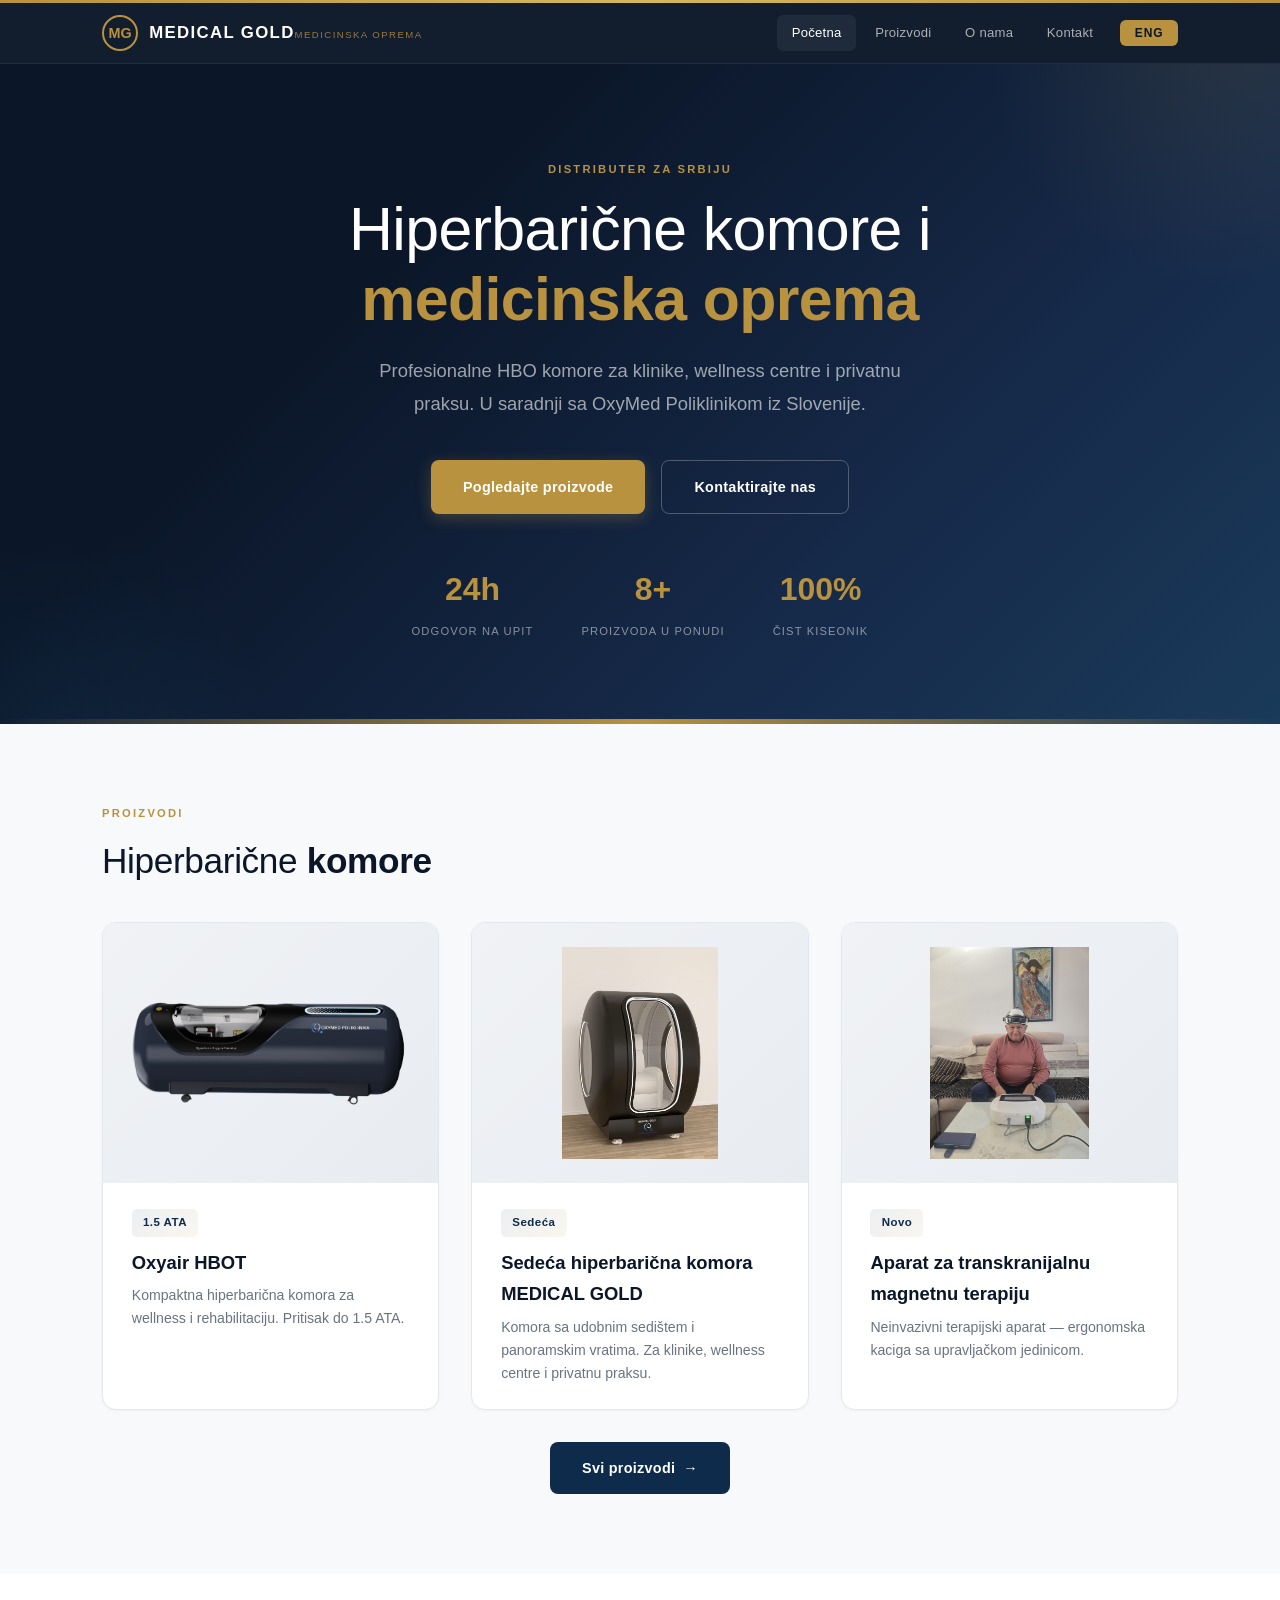
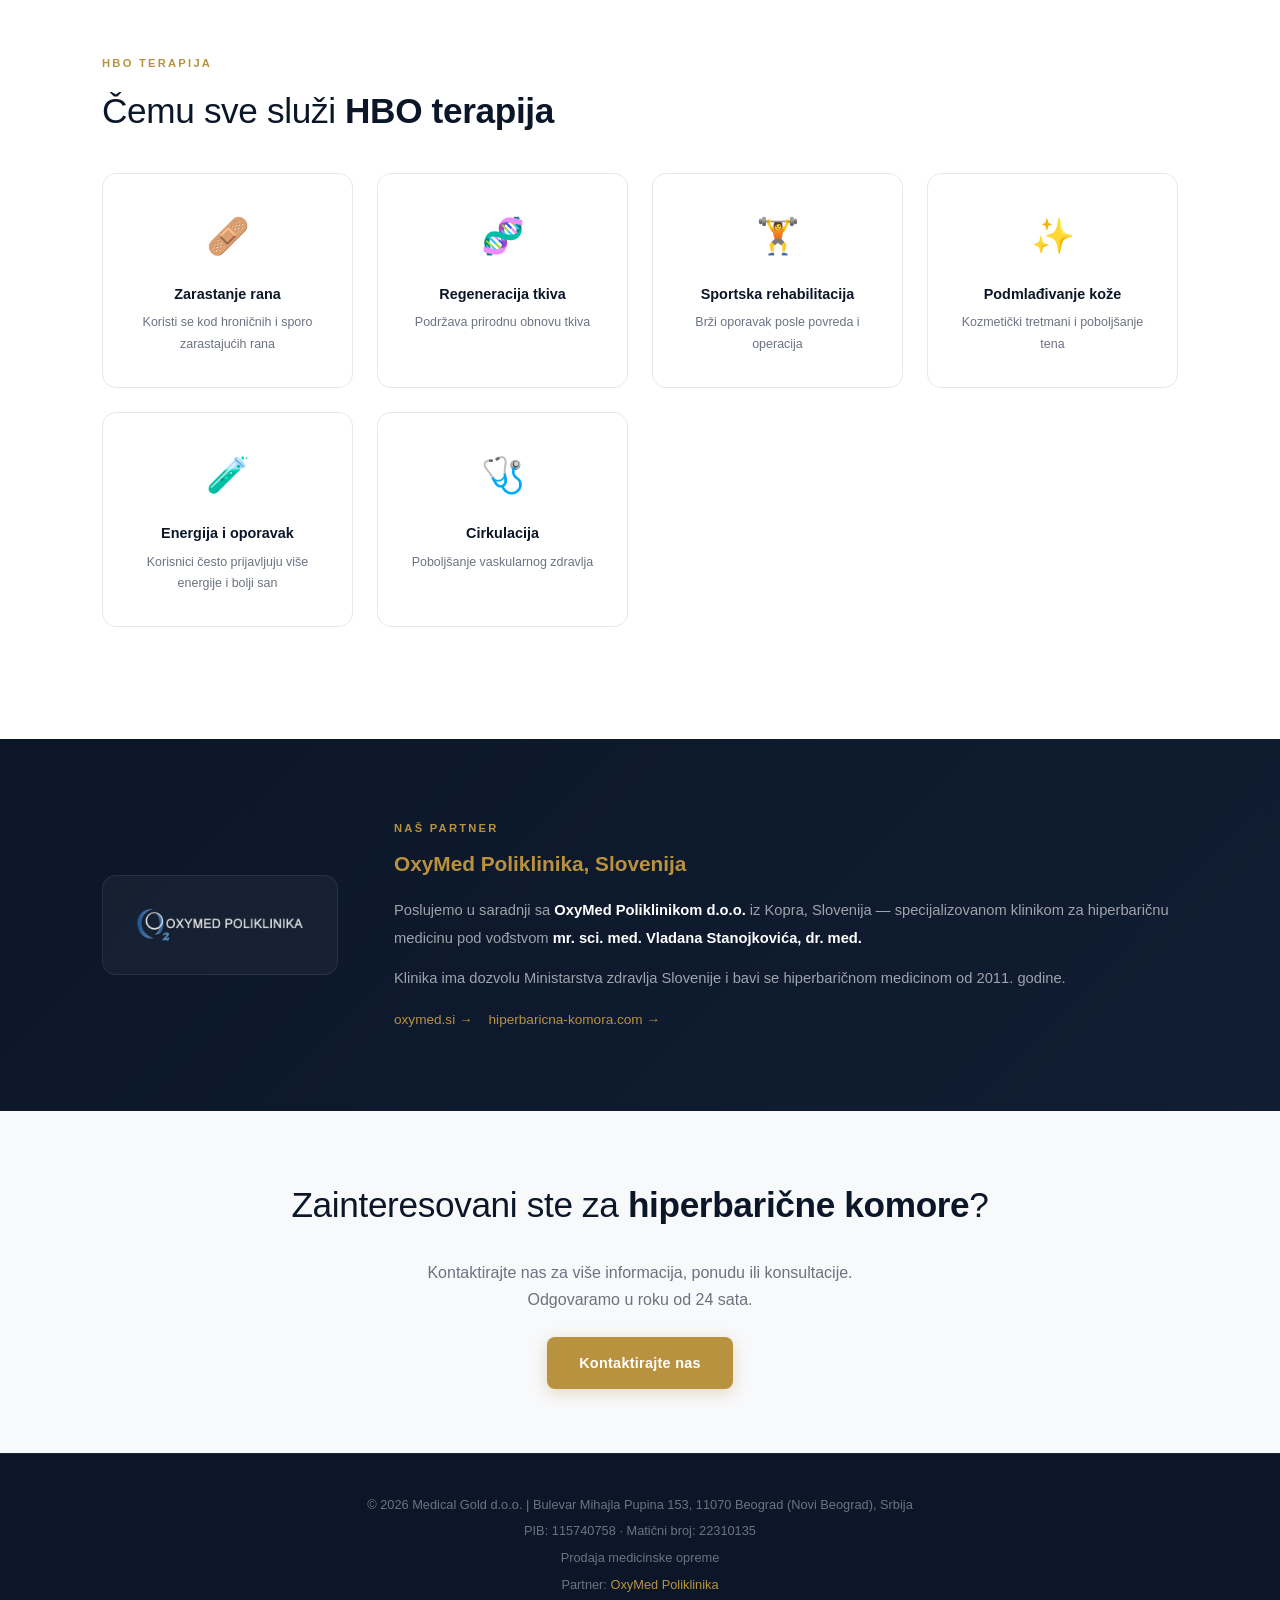
==== commit bdafb11c: "Products overhaul: new MEDICAL GOLD chambers + TMS device, company registration data, name fixes - R" ====
--- a/index.html
+++ b/index.html
@@ -4,7 +4,7 @@
 <meta charset="UTF-8">
 <meta name="viewport" content="width=device-width, initial-scale=1.0">
 <title>Medical Gold | Hiperbarične komore i medicinska oprema</title>
-<meta name="description" content="Medical Gold - prodaja hiperbaričnih komora i medicinske opreme u Srbiji. Beograd. Ovlašćeni partner OxyMed Poliklinike."/>
+<meta name="description" content="Medical Gold - prodaja hiperbaričnih komora i medicinske opreme u Srbiji. Beograd. Partner OxyMed Poliklinike iz Slovenije."/>
 <meta property="og:title" content="Medical Gold | Hiperbarične komore i medicinska oprema"/>
 <meta property="og:description" content="Prodaja hiperbaričnih komora i medicinske opreme u Srbiji. Beograd."/>
 <meta property="og:type" content="website"/>
@@ -34,7 +34,7 @@
 <div class="hero-glow2"></div>
 <div class="hero-content">
 <div lang="sr">
-<div class="section-label" style="color:var(--gold);margin-bottom:1rem">Ovlašćeni distributer za Srbiju</div>
+<div class="section-label" style="color:var(--gold);margin-bottom:1rem">Distributer za Srbiju</div>
 <h1>Hiperbarične komore i <strong>medicinska oprema</strong></h1>
 <p class="tagline">Profesionalne HBO komore za klinike, wellness centre i privatnu praksu. U saradnji sa OxyMed Poliklinikom iz Slovenije.</p>
 <div class="cta-row">
@@ -43,7 +43,7 @@
 </div>
 </div>
 <div lang="en">
-<div class="section-label" style="color:var(--gold);margin-bottom:1rem">Authorized distributor for Serbia</div>
+<div class="section-label" style="color:var(--gold);margin-bottom:1rem">Distributor for Serbia</div>
 <h1>Hyperbaric Chambers & <strong>Medical Equipment</strong></h1>
 <p class="tagline">Professional HBO chambers for clinics, wellness centers, and private practice. In partnership with OxyMed Polyclinic, Slovenia.</p>
 <div class="cta-row">
@@ -52,8 +52,8 @@
 </div>
 </div>
 <div class="hero-stats">
-<div class="hero-stat"><div class="num">120+</div><div class="desc sr-only">Indikacija</div><div class="desc en-only">Indications</div></div>
-<div class="hero-stat"><div class="num">3 ATA</div><div class="desc sr-only">Maksimalni pritisak</div><div class="desc en-only">Max pressure</div></div>
+<div class="hero-stat"><div class="num">24h</div><div class="desc sr-only">Odgovor na upit</div><div class="desc en-only">Response time</div></div>
+<div class="hero-stat"><div class="num">8+</div><div class="desc sr-only">Proizvoda u ponudi</div><div class="desc en-only">Products offered</div></div>
 <div class="hero-stat"><div class="num">100%</div><div class="desc sr-only">Čist kiseonik</div><div class="desc en-only">Pure oxygen</div></div>
 </div>
 </div>
@@ -82,22 +82,23 @@
 </div>
 </div>
 <div class="card">
-<div class="card-img"><img src="/images/chamber-medical-gold.png" alt="Medical Gold Hiperbarična Komora"/></div>
+<div class="card-img"><img src="/images/chamber-sedeca-yf1003.jpg" alt="Sedeća hiperbarična komora MEDICAL GOLD"/></div>
 <div class="card-body">
-<span class="card-badge">do 3 ATA</span>
-<h3 lang="sr">Hiperbarična Komora MEDICAL GOLD</h3>
-<h3 lang="en">MEDICAL GOLD Hyperbaric Chamber</h3>
-<div lang="sr"><p>Profesionalna monoplazmatična komora za kliničku upotrebu. Do 3 ATA. Za preko 120 indikacija.</p></div>
-<div lang="en"><p>Professional monoplasmic chamber for clinical use. Up to 3 ATA. Treats 120+ indications.</p></div>
+<span class="card-badge">Sedeća</span>
+<h3 lang="sr">Sedeća hiperbarična komora MEDICAL GOLD</h3>
+<h3 lang="en">MEDICAL GOLD Seated Hyperbaric Chamber</h3>
+<div lang="sr"><p>Komora sa udobnim sedištem i panoramskim vratima. Za klinike, wellness centre i privatnu praksu.</p></div>
+<div lang="en"><p>Chamber with a comfortable seat and panoramic door. For clinics, wellness centers, and private practice.</p></div>
 </div>
 </div>
 <div class="card">
-<div class="card-img"><img src="/images/ozone-h810.jpg" alt="Ozone H-810"/></div>
+<div class="card-img"><img src="/images/tms-aparat.jpg" alt="Aparat za transkranijalnu magnetnu terapiju"/></div>
 <div class="card-body">
-<span class="card-badge">Wellness</span>
-<h3>Ozone H-810</h3>
-<div lang="sr"><p>Ozonska komora za sportsku rehabilitaciju i wellness tretmane.</p></div>
-<div lang="en"><p>Ozone chamber for sports rehabilitation and wellness treatments.</p></div>
+<span class="card-badge">Novo</span>
+<h3 lang="sr">Aparat za transkranijalnu magnetnu terapiju</h3>
+<h3 lang="en">Transcranial Magnetic Therapy Device</h3>
+<div lang="sr"><p>Neinvazivni terapijski aparat &mdash; ergonomska kaciga sa upravljačkom jedinicom.</p></div>
+<div lang="en"><p>Non-invasive therapy device &mdash; ergonomic helmet with a control unit.</p></div>
 </div>
 </div>
 </div>
@@ -113,18 +114,18 @@
 <div class="container">
 <div lang="sr">
 <div class="section-label">HBO terapija</div>
-<h2>Preko <strong>120 indikacija</strong> za lečenje</h2>
+<h2>Čemu sve služi <strong>HBO terapija</strong></h2>
 </div>
 <div lang="en">
 <div class="section-label">HBO Therapy</div>
-<h2>Over <strong>120 treatment</strong> indications</h2>
+<h2>What <strong>HBO therapy</strong> is used for</h2>
 </div>
 <div class="benefits">
-<div class="benefit"><div class="benefit-icon">&#x1FA79;</div><div lang="sr"><h4>Zarastanje rana</h4><p>Ubrzava zarastanje hroničnih i akutnih rana</p></div><div lang="en"><h4>Wound Healing</h4><p>Accelerates chronic and acute wound healing</p></div></div>
-<div class="benefit"><div class="benefit-icon">&#x1F9EC;</div><div lang="sr"><h4>Regeneracija tkiva</h4><p>Stimuliše matične celije i obnovu tkiva</p></div><div lang="en"><h4>Tissue Regeneration</h4><p>Stimulates stem cells and tissue renewal</p></div></div>
+<div class="benefit"><div class="benefit-icon">&#x1FA79;</div><div lang="sr"><h4>Zarastanje rana</h4><p>Koristi se kod hroničnih i sporo zarastajućih rana</p></div><div lang="en"><h4>Wound Healing</h4><p>Used for chronic and slow-healing wounds</p></div></div>
+<div class="benefit"><div class="benefit-icon">&#x1F9EC;</div><div lang="sr"><h4>Regeneracija tkiva</h4><p>Podržava prirodnu obnovu tkiva</p></div><div lang="en"><h4>Tissue Regeneration</h4><p>Supports natural tissue renewal</p></div></div>
 <div class="benefit"><div class="benefit-icon">&#x1F3CB;</div><div lang="sr"><h4>Sportska rehabilitacija</h4><p>Brži oporavak posle povreda i operacija</p></div><div lang="en"><h4>Sports Rehab</h4><p>Faster recovery after injuries and surgery</p></div></div>
-<div class="benefit"><div class="benefit-icon">&#x2728;</div><div lang="sr"><h4>Podmlađivanje kože</h4><p>Kozmeticki tretmani i poboljšanje tena</p></div><div lang="en"><h4>Skin Rejuvenation</h4><p>Anti-aging treatment and complexion</p></div></div>
-<div class="benefit"><div class="benefit-icon">&#x1F9EA;</div><div lang="sr"><h4>Detoksikacija</h4><p>Uklanjanje toksina i poboljšanje metabolizma</p></div><div lang="en"><h4>Detoxification</h4><p>Toxin removal, improved metabolism</p></div></div>
+<div class="benefit"><div class="benefit-icon">&#x2728;</div><div lang="sr"><h4>Podmlađivanje kože</h4><p>Kozmetički tretmani i poboljšanje tena</p></div><div lang="en"><h4>Skin Rejuvenation</h4><p>Anti-aging treatment and complexion</p></div></div>
+<div class="benefit"><div class="benefit-icon">&#x1F9EA;</div><div lang="sr"><h4>Energija i oporavak</h4><p>Korisnici često prijavljuju više energije i bolji san</p></div><div lang="en"><h4>Energy &amp; Recovery</h4><p>Users often report more energy and better sleep</p></div></div>
 <div class="benefit"><div class="benefit-icon">&#x1FA7A;</div><div lang="sr"><h4>Cirkulacija</h4><p>Poboljšanje vaskularnog zdravlja</p></div><div lang="en"><h4>Circulation</h4><p>Improved vascular health</p></div></div>
 </div>
 </div>
@@ -139,17 +140,17 @@
 <div lang="sr">
 <div class="section-label" style="color:var(--gold)">Naš partner</div>
 <h3>OxyMed Poliklinika, Slovenija</h3>
-<p>Poslujemo u saradnji sa <strong style="color:#fff">OxyMed Poliklinikom d.o.o.</strong> iz Kopra, Slovenija &mdash; specijalizovanom klinikom za hiperbaričnu medicinu pod vođstvom <strong style="color:#fff">mr. sci. med. Vladana Stanojkovica, dr. med.</strong></p>
-<p>Klinika je ovlašćena od strane Ministarstva zdravlja Slovenije i ima dugogodišnje iskustvo u lečenju preko 120 indikacija primenom HBO terapije.</p>
+<p>Poslujemo u saradnji sa <strong style="color:#fff">OxyMed Poliklinikom d.o.o.</strong> iz Kopra, Slovenija &mdash; specijalizovanom klinikom za hiperbaričnu medicinu pod vođstvom <strong style="color:#fff">mr. sci. med. Vladana Stanojkovića, dr. med.</strong></p>
+<p>Klinika ima dozvolu Ministarstva zdravlja Slovenije i bavi se hiperbaričnom medicinom od 2011. godine.</p>
 </div>
 <div lang="en">
 <h3>OxyMed Polyclinic, Slovenia</h3>
-<p>We operate in partnership with <strong style="color:#fff">OxyMed Polyclinic d.o.o.</strong> based in Koper, Slovenia &mdash; a specialized clinic for hyperbaric medicine led by <strong style="color:#fff">Vladan Stanojevic, MSc, MD.</strong></p>
-<p>The clinic is authorized by the Slovenian Ministry of Health with extensive experience treating 120+ indications using HBO therapy.</p>
+<p>We operate in partnership with <strong style="color:#fff">OxyMed Polyclinic d.o.o.</strong> based in Koper, Slovenia &mdash; a specialized clinic for hyperbaric medicine led by <strong style="color:#fff">Vladan Stanojković, MSc, MD.</strong></p>
+<p>The clinic is authorized by the Slovenian Ministry of Health and has worked in hyperbaric medicine since 2011.</p>
 </div>
 <div style="margin-top:1rem;display:flex;gap:1rem;flex-wrap:wrap">
 <a href="https://www.oxymed.si" target="_blank" rel="noopener" style="color:var(--gold);font-size:0.85rem">oxymed.si &rarr;</a>
-<a href="https://www.hiperbarična-komora.com" target="_blank" rel="noopener" style="color:var(--gold);font-size:0.85rem">hiperbarična-komora.com &rarr;</a>
+<a href="https://www.hiperbaricna-komora.com" target="_blank" rel="noopener" style="color:var(--gold);font-size:0.85rem">hiperbaricna-komora.com &rarr;</a>
 </div>
 </div>
 </div>
@@ -174,8 +175,9 @@
 
 <footer>
 <div class="container">
-<p>&copy; 2026 Medical Gold d.o.o. | Beograd, Srbija</p>
-<p style="margin-top:0.3rem"><span class="sr-only">Prodaja medicinske opreme i lekova</span><span class="en-only">Medical equipment & pharmaceutical distribution</span></p>
+<p>&copy; 2026 Medical Gold d.o.o. | Bulevar Mihajla Pupina 153, 11070 Beograd (Novi Beograd), Srbija</p>
+<p style="margin-top:0.3rem">PIB: 115740758 &middot; Matični broj: 22310135</p>
+<p style="margin-top:0.3rem"><span class="sr-only">Prodaja medicinske opreme</span><span class="en-only">Medical equipment distribution</span></p>
 <p style="margin-top:0.3rem">Partner: <a href="https://www.oxymed.si" target="_blank" rel="noopener">OxyMed Poliklinika</a></p>
 </div>
 </footer>
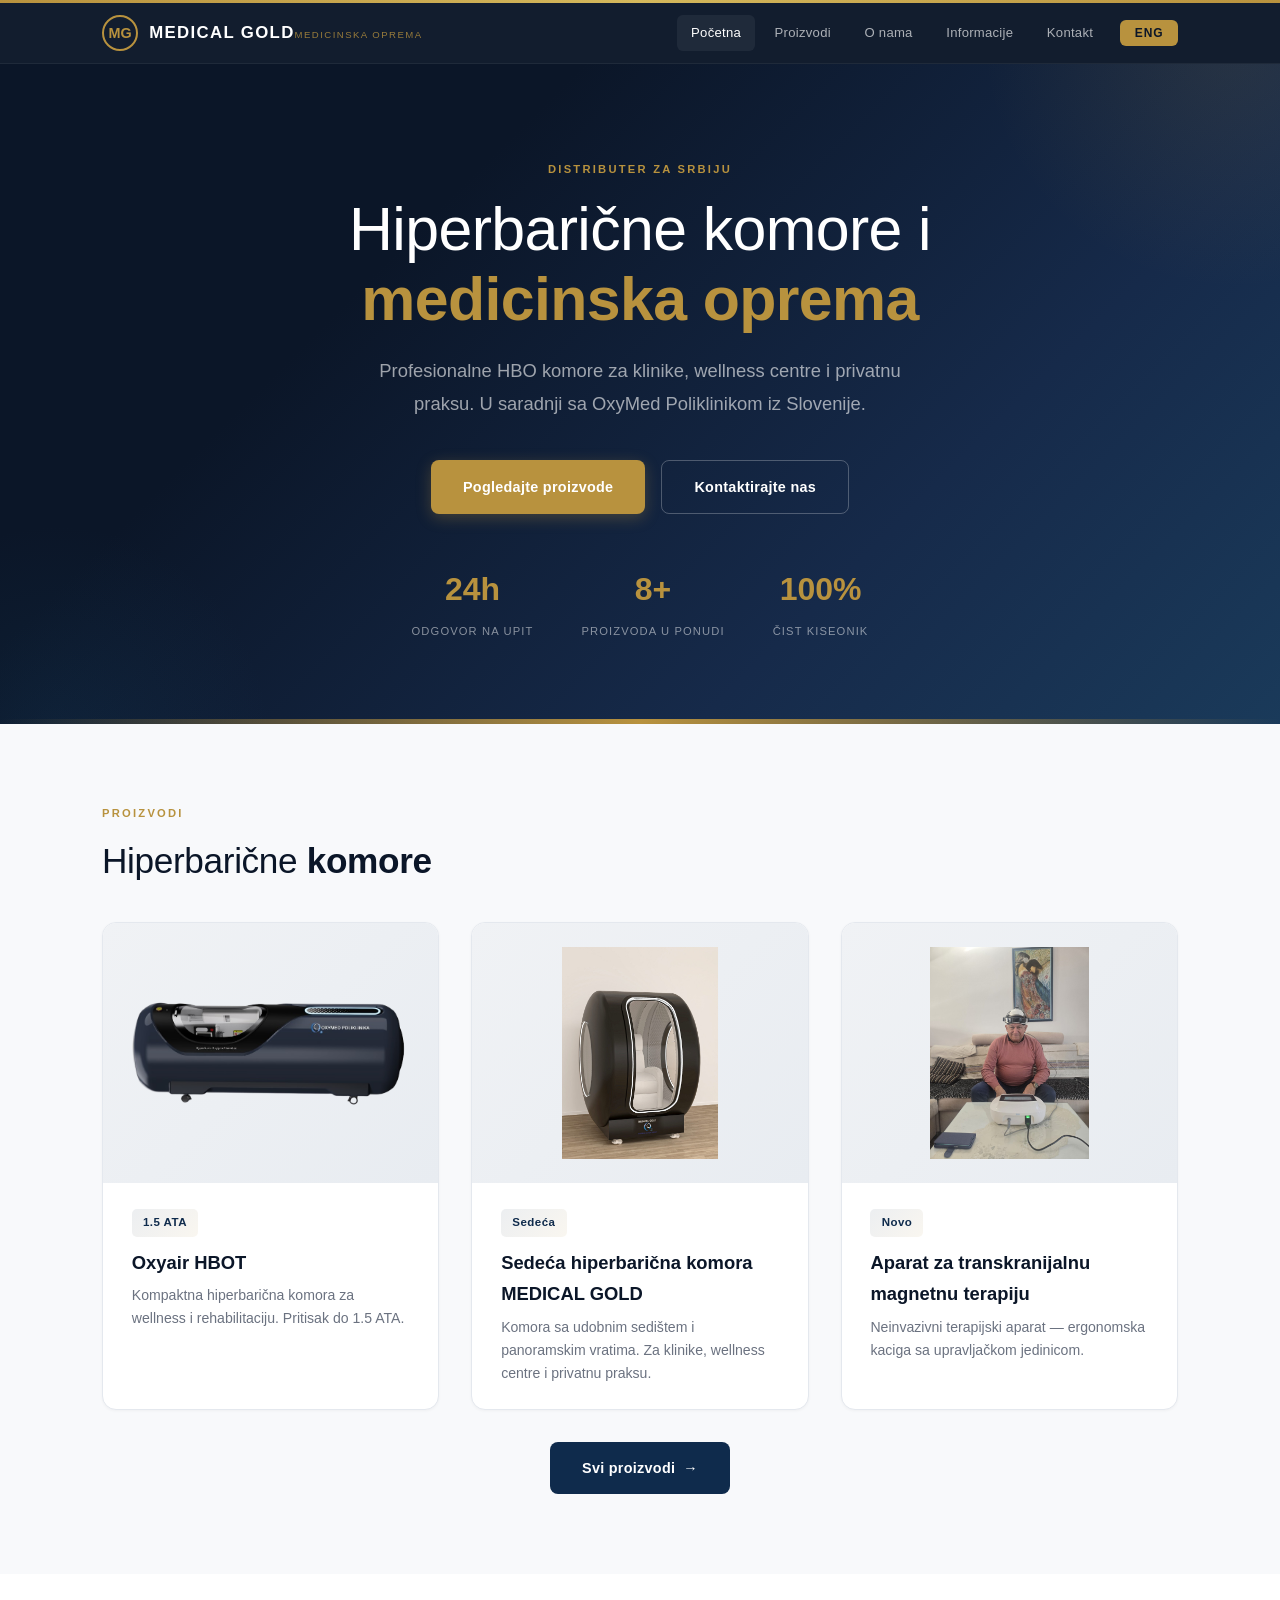
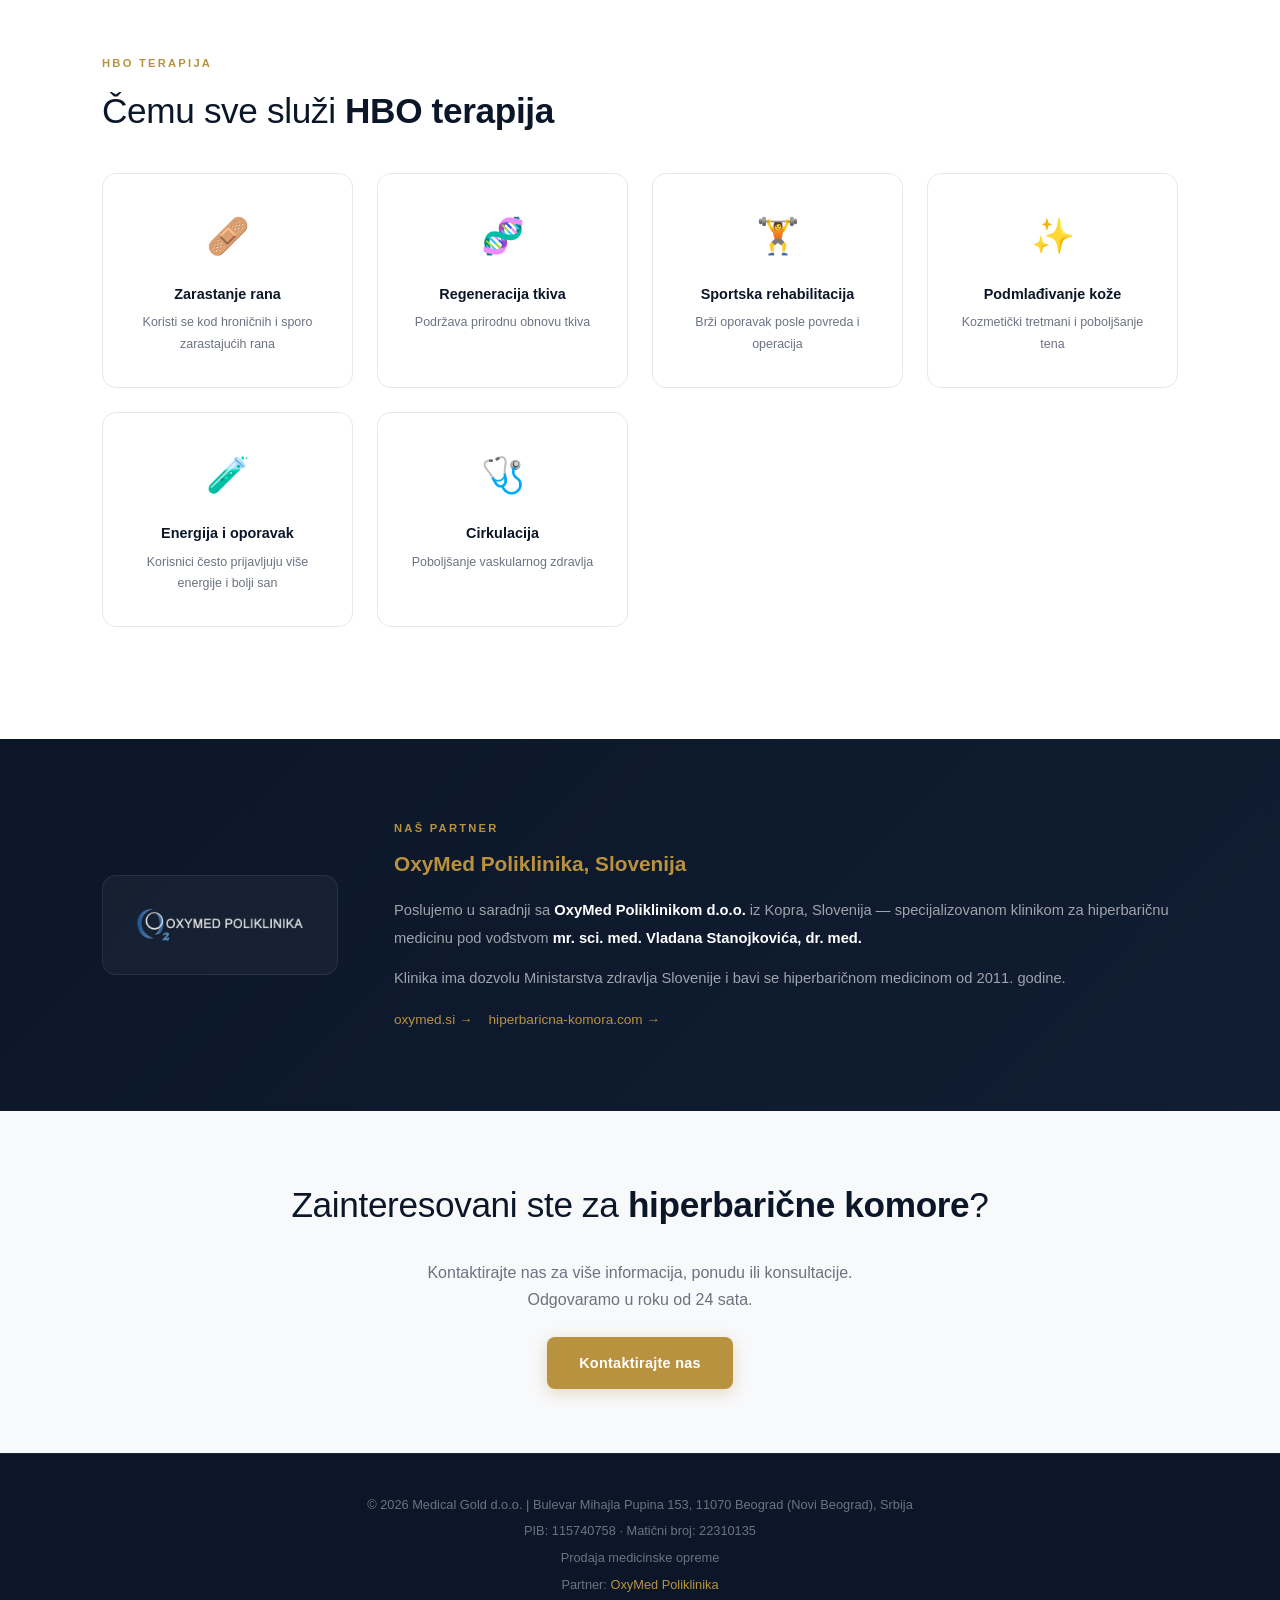
==== commit 59a488da: "Contact handover + new Informacije page - Contact person: Miodrag Jovanovic (+381 64 890 51 89) repl" ====
--- a/index.html
+++ b/index.html
@@ -21,6 +21,7 @@
 <a href="/" class="active"><span class="sr-only">Početna</span><span class="en-only">Home</span></a>
 <a href="/products/"><span class="sr-only">Proizvodi</span><span class="en-only">Products</span></a>
 <a href="/about/"><span class="sr-only">O nama</span><span class="en-only">About</span></a>
+<a href="/informacije/"><span class="sr-only">Informacije</span><span class="en-only">Resources</span></a>
 <a href="/contact/"><span class="sr-only">Kontakt</span><span class="en-only">Contact</span></a>
 <button class="lang-btn" onclick="toggleLang()">ENG</button>
 </div>
